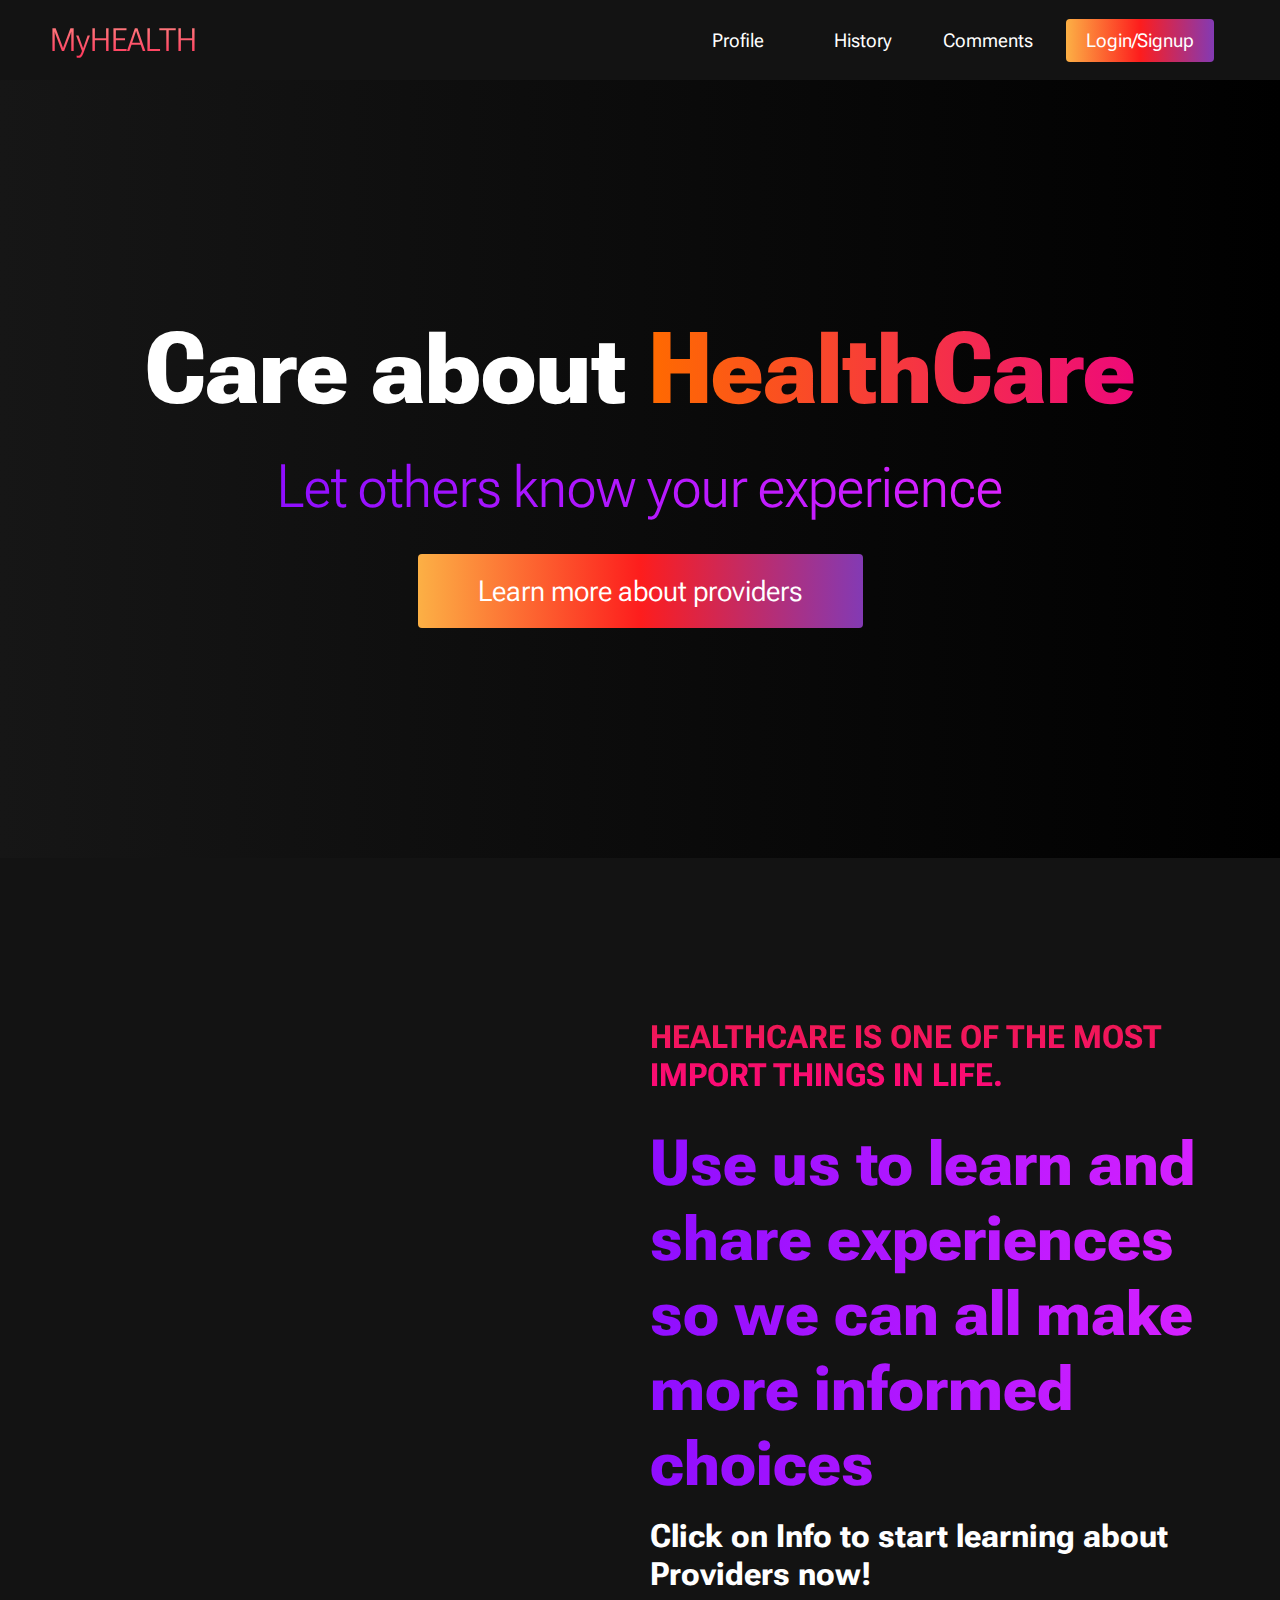
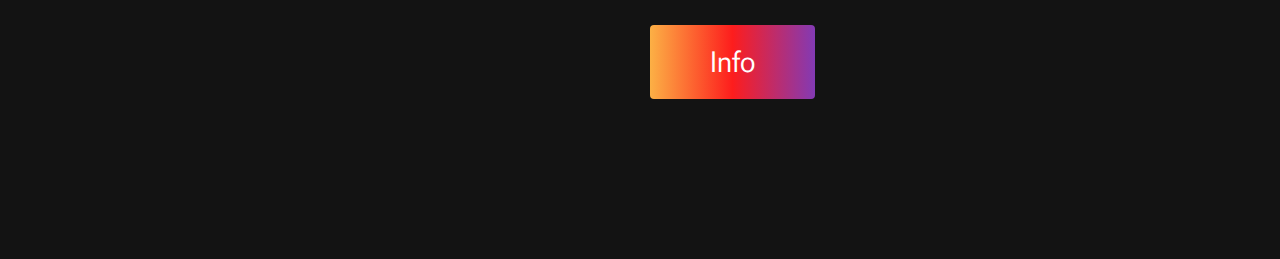
==== src/main/resources/templates/index.html @ 05a76d7d "Initial commit" ====
<!DOCTYPE html>
<html xmlns:th="http://www.thymeleaf.org">
<head>
    <meta charset="UTF-8">
    <meta http-equiv="X-UA-Compatible" content="IE=edge">
    <meta name="viewport" content="width=device-width, initial-scale=1.0">
    <title>MyHealth Home Page</title>
    <link rel="stylesheet" th:href="@{style.css}">
    <link rel="stylesheet" href="../static/style.css">
    <link rel="preconnect" href="https://fonts.googleapis.com">
<link rel="preconnect" href="https://fonts.gstatic.com" crossorigin>
<link href="https://fonts.googleapis.com/css2?family=Roboto+Flex:opsz,wght@8..144,300&display=swap"
      rel="stylesheet">

</head>
<body>
    <!-- Navbar Section -->
    <nav class="navbar">
        <div class="navbar_container">
            <a href="#home" id="logo">MyHEALTH</a>
            <div class="navbar_toggle" id="mobile_menu">
                <span class="bar"></span>
                <span class="bar"></span>
                <span class="bar"></span>
            </div>
            <ul class="navbar_menu">
                <li class="navbar_item">
                    <a href="#home" class="navbar_links" id="home_page">Profile</a>
                </li>
                <li class="navbar_item">
                    <a href="#info" class="navbar_links" id="info_page">History</a>
                </li>
                <li class="navbar_item">
                    <a href="#reviews" class="navbar_links" id="Reviews_page">Comments</a>
                </li>
                <li class="navbar_button">
                    <a th:href= "@{/register}" class="loginup_button" id="loginup">Login/Signup</a>
                </li>
            </ul>
        </div>
    </nav>

    <!--Main Info Section -->
    <div class="hero" id="home">
        <div class="hero__container">
          <h1 class="hero__heading">Care about <span>HealthCare</span></h1>
          <p class="hero__description">Let others know your experience</p>
          <button class="main__btn"><a href="#">Learn more about providers</a></button>
        </div>
      </div>

    <!-- info section -->
    <div class="main" id="info">
        <div class="main__container">
          <div class="iframe_container">
            <iframe width="560" height="560" 
            src="https://www.youtube.com/embed/pc1jlelzmPY" title="YouTube video player" 
            frameborder="0" allow="accelerometer; autoplay; 
            clipboard-write; encrypted-media; gyroscope; picture-in-picture" allowfullscreen></iframe>
          </div>
          <div class="main__content">
            <h1>Healthcare is one of the most import things in life.</h1>
            <h2>Use us to learn and share experiences so we can all make more informed choices</h2>
            <p>Click on Info to start learning about Providers now!</p>
            <button class="main__btn"><a href="#">Info</a></button>
          </div>
        </div>
      </div>
    <script src="../static/script.js"></script>
    <script th:src="@{script.js}"></script>
</body>
</html>
---- src/main/resources/static/style.css ----
* {
    box-sizing: border-box;
    margin: 0;
    padding: 0;
    font-family: 'Roboto Flex', sans-serif;
    scroll-behavior: smooth;
}

.navbar {
    background: #131313;
    height: 80px;
    display: flex;
    justify-content: center;
    align-items: center;
    font-size: 1.2rem;
    position: sticky;
    top: 0;
    z-index: 999;
}

.navbar_container {
    display: flex;
    justify-content: space-between;
    height: 80;
    z-index: 1;
    width: 100%;
    max-width: 1300px;
    margin: 0 auto;
    padding: 0 50px;
}

#logo {
    background-color: #ff8177;
    background-image: linear-gradient(to top, #ff0844 0%, #ffb199 100%);
    background-size: 100%;
    -webkit-background-clip: text;
    background-clip: text;
    -moz-background-clip: text;
    -webkit-text-fill-color: transparent;
    -moz-text-fill-color: transparent;
    display: flex;
    align-items: center;
    cursor: pointer;
    text-decoration: none;
    font-size: 2rem;
}

.navbar_menu {
    display: flex;
    align-items: center;
    list-style: none;
}

.navbar_item {
    height: 80px;
}

.navbar_links {
    color: #fff;
    display: flex;
    align-items: center;
    justify-content: center;
    width: 125px;
    text-decoration: none;
    height: 100%;
    transition: all 0.3s ease;
}

.navbar_links:hover {
    color: #9518fc;
    transition: all 0.3s ease;

}

.navbar_button {
    display: flex;
    justify-content: center;
    align-items: center;
    padding: 0 1rem;
    width: 100%;
}

.loginup_button {
    display: flex;
    justify-content: center;
    align-items: center;
    text-decoration: none;
    padding: 10px 20px;
    height: 100%;
    width: 100%;
    border: none;
    outline: none;
    border-radius: 4px;
    background: #833ab4;
    background: -webkit-linear-gradient(to right, #fcb045, #fd1d1d, #833ab4);
    background: linear-gradient(to right, #fcb045, #fd1d1d, #833ab4);
    color: #fff;
    transition: all 0.3s ease;
}

@media screen and (max-width: 960px) {
    .navbar_container {
        display: flex;
        justify-content: space-between;
        height: 80px;
        z-index: 1;
        width: 100%;
        max-width: 1300px;
        padding: 0;
    }
    .navbar_menu {
        display: grid;
        grid-template-columns: auto;
        margin: 0;
        width: 100%;
        position:absolute;
        top: -1000px; 
        opacity: 1;
        transition: all 0.5s ease;
        z-index: -1;
    }
    .navbar_menu.active {
        background: #131313;
        top: 100%;
        opacity: 1;
        transition: all 0.5s ease;
        z-index: 99;
        height: 60vh;
        font-size: 1.6rem;
    }
    #logo {
        padding-left: 25px;
    }
    .navbar_toggle .bar {
        width: 25px;
        height: 3px;
        margin: 5px auto;
        transition: all 0.3s ease-in-out;
        background: #fff;
    }
    .navbar_item {
        width: 100%;
    }
    .navbar_links {
        text-align: center;
        padding: 2rem;
        width: 100%;
        display: table;
    }
    .navbar_button {
        padding-bottom: 2rem;
    }
    .loginup_button {
        display: flex;
        justify-content: center;
        align-items: center;
        width: 80%;
        height: 80px;
        margin: 0;
    }
    #mobile_menu {
        position: absolute;
        top: 20%;
        right: 5%;
        transform: translate(5%, 20%);
    }
    .navbar_toggle .bar {
        display: block;
        cursor: pointer;
    }
    #mobile_menu.is-active .bar:nth-child(2) {
        opacity: 0;
    }
    #modile_menu.is-active .bar:first-child {
        transform: translateY(8px) rotate(45deg);
    }
    #mobile_menu.is-active .bar:last-child {
        transform: translateY(-16px);
    }
}

/* Main Info Section */

.hero {
    background: #000000;
    background: linear-gradient(to right, #161616, #000000);
    padding: 200px 0;
  }
  
  .hero__container {
    display: flex;
    flex-direction: column;
    justify-content: center;
    align-items: center;
    max-width: 1200px;
    margin: 0 auto;
    height: 90%;
    text-align: center;
    padding: 30px;
  }
  
  .hero__heading {
    font-size: 100px;
    margin-bottom: 24px;
    color: #fff;
  }
  
  .hero__heading span {
    background: #ee0979; /* fallback for old browsers */
    background: -webkit-linear-gradient(
      to right,
      #ff6a00,
      #ee0979
      ); /* Chrome 10-25, Safari 5.1-6 */
  background: linear-gradient(
    to right,
    #ff6a00,
    #ee0979
  ); /* W3C, IE 10+/ Edge, Firefox 16+, Chrome 26+, Opera 12+, Safari 7+ */
  background-size: 100%;
  -webkit-background-clip: text;
  -moz-background-clip: text;
  background-clip: text;
  -webkit-text-fill-color: transparent;
  -mo-text-fill-color: transparent;
}

.hero__description {
    font-size: 60px;
    background: #da22ff; /* fallback for old browsers */
    background: -webkit-linear-gradient(
      to right,
      #9114ff,
      #da22ff
    ); /* Chrome 10-25, Safari 5.1-6 */
    background: linear-gradient(
      to right,
      #8f0eff,
      #da22ff
    ); /* W3C, IE 10+/ Edge, Firefox 16+, Chrome 26+, Opera 12+, Safari 7+ */
    background-size: 100%;
    -webkit-background-clip: text;
    -moz-background-clip: text;
    background-clip: text;
    -webkit-text-fill-color: transparent;
    -moz-text-fill-color: transparent;
  }

  .highlight {
    border-bottom: 4px solid rgb(132, 0, 255);
  }
  
  @media screen and (max-width: 768px) {
    .hero__heading {
      font-size: 60px;
    }
  
    .hero__description {
      font-size: 40px;
    }
  }
  .main__btn {
    font-size: 1.8rem;
    background: #833ab4;
    background: -webkit-linear-gradient(to right, #fcb045, #fd1d1d, #833ab4);
    background: linear-gradient(to right, #fcb045, #fd1d1d, #833ab4);
    padding: 20px 60px;
    border: none;
    border-radius: 4px;
    margin-top: 2rem;
    cursor: pointer;
    position: relative;
    transition: all 0.35s;
    outline: none;
  }
  
  .main__btn a {
    position: relative;
    z-index: 2;
    color: #fff;
    text-decoration: none;
  }

  .main__btn:after {
    position: absolute;
    content: '';
    top: 0;
    left: 0;
    width: 0;
    height: 100%;
    background: #ff1ead;
    transition: all 0.35s;
    border-radius: 4px;
  }
  
  .main__btn:hover {
    color: #fff;
  }
  
  .main__btn:hover:after {
    width: 100%;
  }

/* information section */

.main {
    background-color: #131313;
    padding: 10rem 0;
}
.main__container {
    display: grid;
    grid-template-columns: 1fr 1fr;
    align-items: center;
    justify-content: center;
    margin: 0 auto;
    height: 90%;
    z-index: 1;
    width: 100%;
    max-width: 1300px;
    padding: 0 50px;
    gap: 20px;

  }
  
  .main__content {
    color: #fff;
    width: 100%;
  }
  
  .main__content h1 {
    font-size: 2rem;
    background-color: #fe3b6f;
    background-image: linear-gradient(to top, #ff087b 0%, #ed1a52 100%);
    background-size: 100%;
    -webkit-background-clip: text;
    -moz-background-clip: text;
    background-clip: text;
    -webkit-text-fill-color: transparent;
    -moz-text-fill-color: transparent;
    text-transform: uppercase;
    margin-bottom: 32px;
  }

  .main__content h2 {
    font-size: 4rem;
    background: #ff8177; /* fallback for old browsers */
    background: -webkit-linear-gradient(
      to right,
      #9114ff,
      #da22ff
    ); /* Chrome 10-25, Safari 5.1-6 */
    background: linear-gradient(
      to right,
      #8f0eff,
      #da22ff
    ); /* W3C, IE 10+/ Edge, Firefox 16+, Chrome 26+, Opera 12+, Safari 7+ */
    background-size: 100%;
    -webkit-background-clip: text;
    -moz-background-clip: text;
    background-clip: text;
    -webkit-text-fill-color: transparent;
    -moz-text-fill-color: transparent;
  }
  
  .main__content p {
    margin-top: 1rem;
    font-size: 2rem;
    font-weight: 700;
  }
  .iframe_container {
      position: relative;
      width: 100%;
      padding-bottom: 56.25%;
      height: 0;
  }
  .iframe_container iframe {
      position: absolute;
      top: 0;
      left: 0;
      width: 100%;
      height: 100%;
  }

/* Mobile responsive */

@media screen and (max-width: 1100px) {
  .main__container {
    display: grid;
    grid-template-columns: 1fr;
    align-items: center;
    justify-content: center;
    width: 100%;
    margin: 0 auto;
    height: 90%;
  }
  .iframe_container {
      display: flex;
      justify-content: center;
  }
  .main__content {
    text-align: center;
    margin-bottom: 4rem;
  }

  .main__content h1 {
    font-size: 2.5rem;
    margin-top: 2rem;
  }

  .main__content h2 {
    font-size: 3rem;
  }

  .main__content p {
    margin-top: 1rem;
    font-size: 1.5rem;
  }
}

@media screen and (max-width: 480px) {
    .main__content h1 {
        font-size: 2rem;
        margin-top: 3rem;
      }
    .main__content h2 {
        font-size: 2rem;
      }
    
    .main__content p {
        margin-top: 2rem;
      }
    
    .main__btn {
        padding: 12px 36px;
        margin: 2.5rem 0;
      }
}

.formation {
    margin: auto;
    display: flex;
    align-items: center;
    flex-direction: column;
}
.bodyga {
    height: 100vh;
    display: flex;
    align-items: center;
    justify-content: center;
    flex-direction: column;
    align-content: flex-end;
    background-color: #131313;
    color: #fff;
    font-size: 30px;
}
table, td, tr {
    margin:auto;
    display: flex;
    align-items: center;
    margin-top: 5px;
}

.table input, .table select {
    font-size: 24px;
}

#error {
    color:#fd1d1d;
}

#selt, option {
    margin:auto;
    display: flex;
    align-items: center;
    margin-top: 8px;
    font-size: 24px;
}
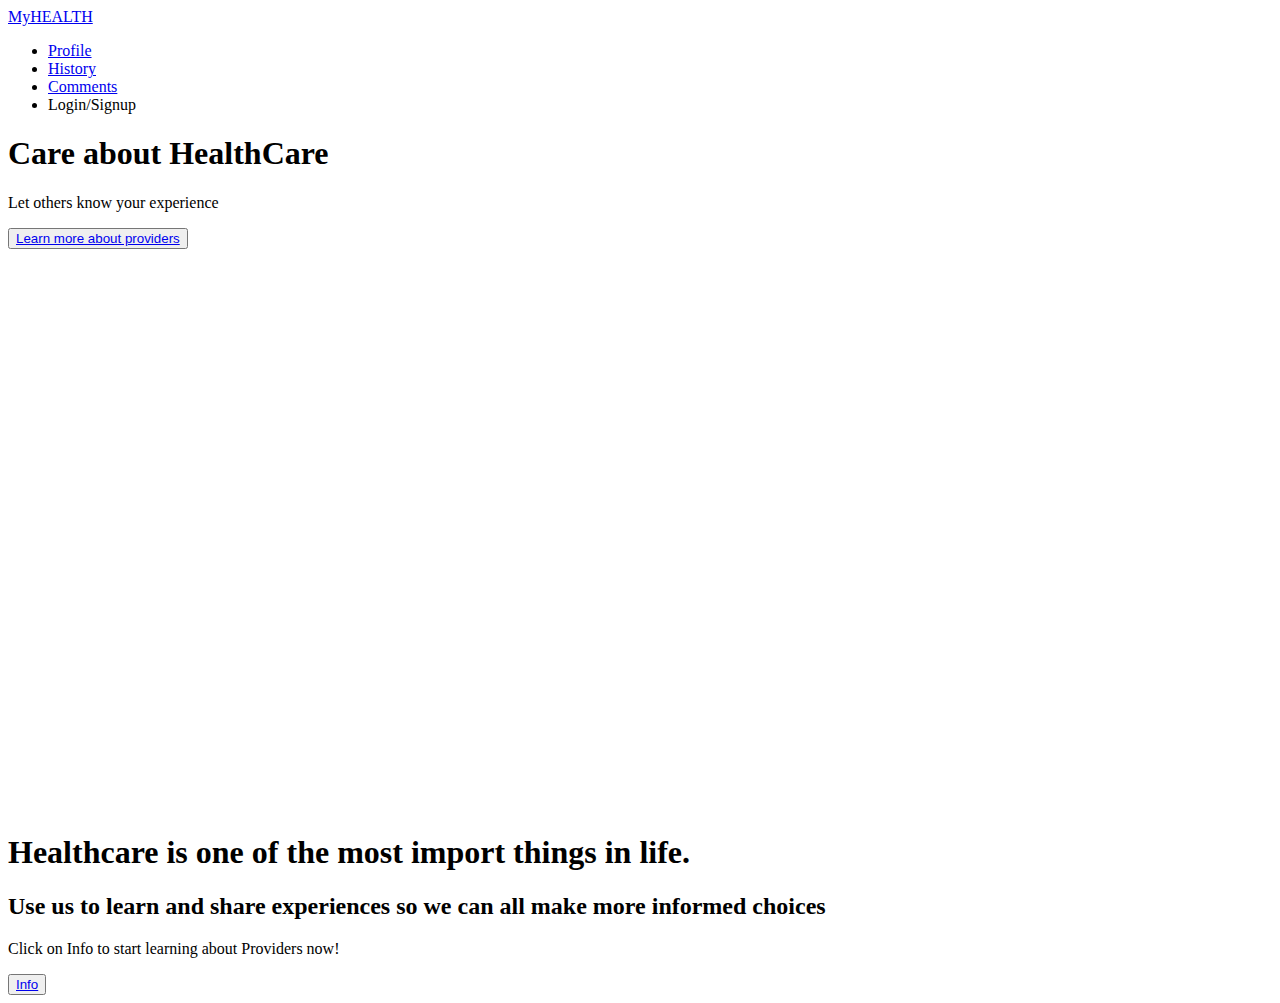
==== commit 5d328409: "Ver 0.0" ====
--- a/src/main/resources/templates/index.html
+++ b/src/main/resources/templates/index.html
@@ -6,7 +6,6 @@
     <meta name="viewport" content="width=device-width, initial-scale=1.0">
     <title>MyHealth Home Page</title>
     <link rel="stylesheet" th:href="@{style.css}">
-    <link rel="stylesheet" href="../static/style.css">
     <link rel="preconnect" href="https://fonts.googleapis.com">
 <link rel="preconnect" href="https://fonts.gstatic.com" crossorigin>
 <link href="https://fonts.googleapis.com/css2?family=Roboto+Flex:opsz,wght@8..144,300&display=swap"
@@ -67,6 +66,5 @@
         </div>
       </div>
     <script src="../static/script.js"></script>
-    <script th:src="@{script.js}"></script>
 </body>
 </html>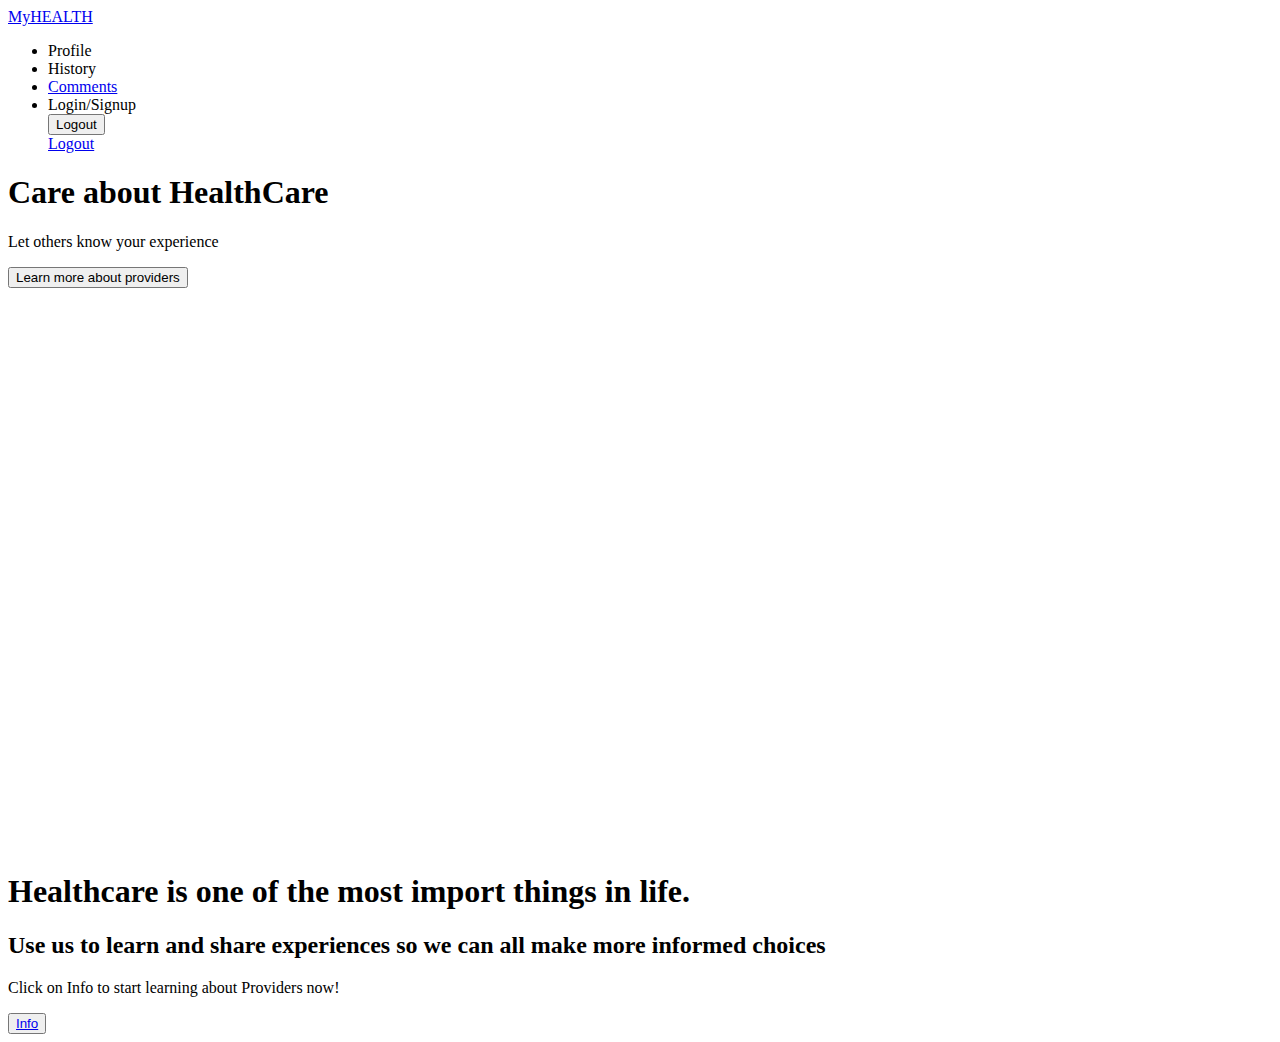
==== commit e288506e: "Ver 0.01" ====
--- a/src/main/resources/templates/index.html
+++ b/src/main/resources/templates/index.html
@@ -24,16 +24,20 @@
             </div>
             <ul class="navbar_menu">
                 <li class="navbar_item">
-                    <a href="#home" class="navbar_links" id="home_page">Profile</a>
+                    <a th:href="@{/profile}"  class="navbar_links" id="home_page">Profile</a>
                 </li>
                 <li class="navbar_item">
-                    <a href="#info" class="navbar_links" id="info_page">History</a>
+                    <a th:href="@{/history}" class="navbar_links" id="info_page">History</a>
                 </li>
                 <li class="navbar_item">
                     <a href="#reviews" class="navbar_links" id="Reviews_page">Comments</a>
                 </li>
                 <li class="navbar_button">
-                    <a th:href= "@{/register}" class="loginup_button" id="loginup">Login/Signup</a>
+                    <a class="loginup_button" id="loginup" sec:authorize="isAnonymous()" th:href= "@{/register}">Login/Signup</a>
+                    <form name="logoutform" th:action="@{/logout}" method="post" th:hidden="true">
+                        <input type="submit" value="Logout">
+                    </form>
+                    <a class="loginup_button" sec:authorize="isAuthenticated()" href="javascript:document.logoutform.submit()">Logout</a>
                 </li>
             </ul>
         </div>
@@ -44,7 +48,7 @@
         <div class="hero__container">
           <h1 class="hero__heading">Care about <span>HealthCare</span></h1>
           <p class="hero__description">Let others know your experience</p>
-          <button class="main__btn"><a href="#">Learn more about providers</a></button>
+          <button class="main__btn"><a th:href="@{/state}">Learn more about providers</a></button>
         </div>
       </div>
 
@@ -65,6 +69,7 @@
           </div>
         </div>
       </div>
-    <script src="../static/script.js"></script>
+    <script th:src="@{script.js}"></script>
+<script
 </body>
 </html>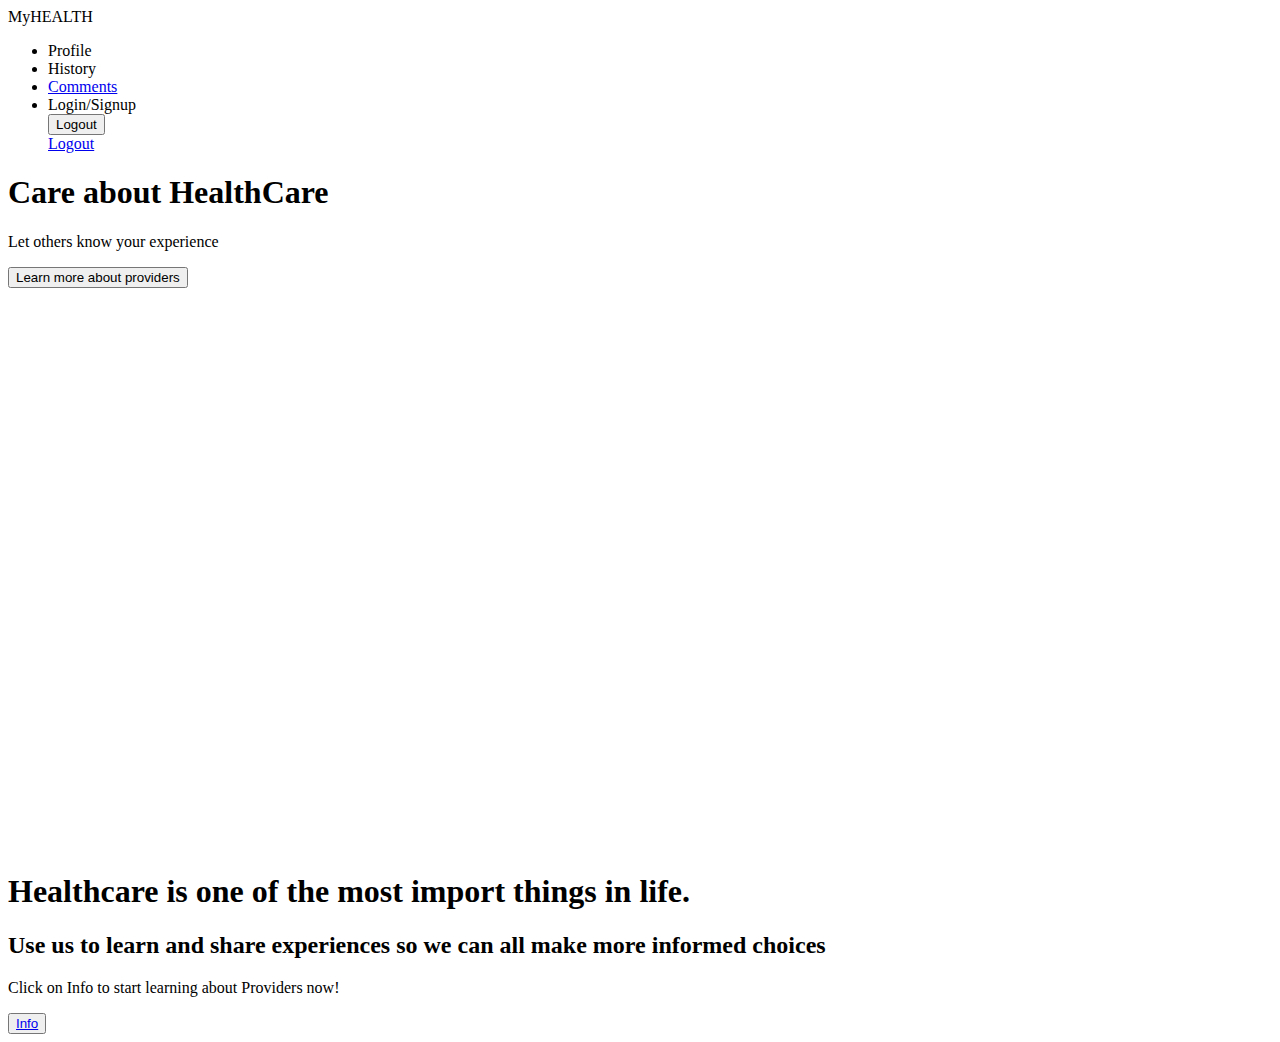
==== commit b3d7b0e5: "Ver 0.01" ====
--- a/src/main/resources/templates/index.html
+++ b/src/main/resources/templates/index.html
@@ -16,7 +16,7 @@
     <!-- Navbar Section -->
     <nav class="navbar">
         <div class="navbar_container">
-            <a href="#home" id="logo">MyHEALTH</a>
+            <a th:href="@{/}" id="logo">MyHEALTH</a>
             <div class="navbar_toggle" id="mobile_menu">
                 <span class="bar"></span>
                 <span class="bar"></span>
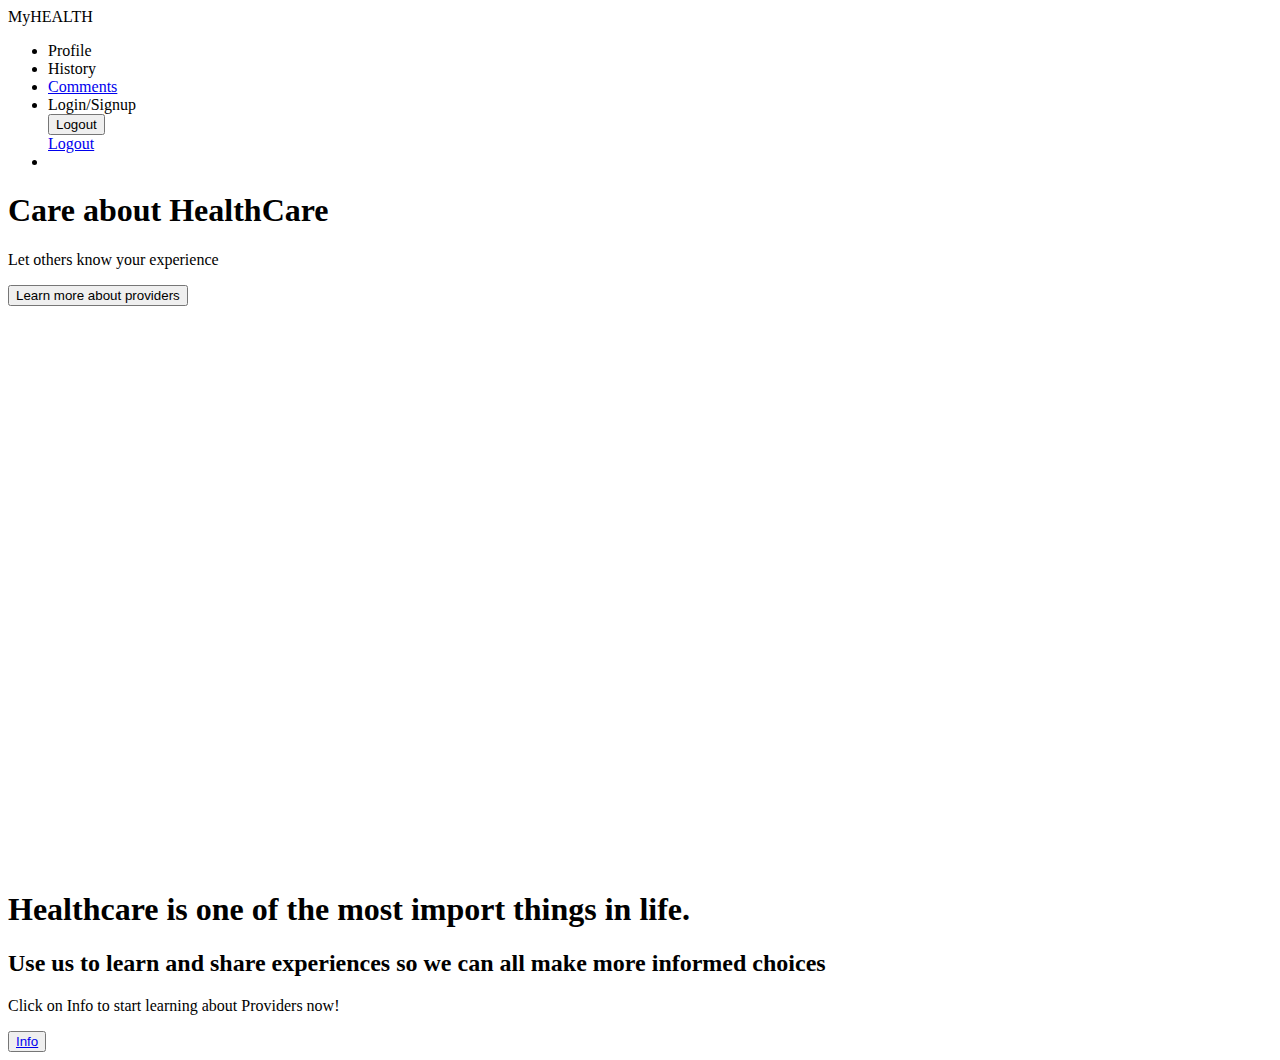
==== commit 4957f435: "Ver 0.01" ====
--- a/src/main/resources/templates/index.html
+++ b/src/main/resources/templates/index.html
@@ -1,5 +1,6 @@
 <!DOCTYPE html>
-<html xmlns:th="http://www.thymeleaf.org">
+<html xmlns:th="http://www.thymeleaf.org"
+    xmlns:sec="http://www.thymeleaf.org/thymeleaf-extras-springsecurity5">
 <head>
     <meta charset="UTF-8">
     <meta http-equiv="X-UA-Compatible" content="IE=edge">
@@ -39,6 +40,9 @@
                     </form>
                     <a class="loginup_button" sec:authorize="isAuthenticated()" href="javascript:document.logoutform.submit()">Logout</a>
                 </li>
+                <li class="navbar_item">
+                    <span class="navbar_links"  id="user_name" sec:authorize="isAuthenticated()" sec:authentication="principal.name"></span>
+                </li>
             </ul>
         </div>
     </nav>
